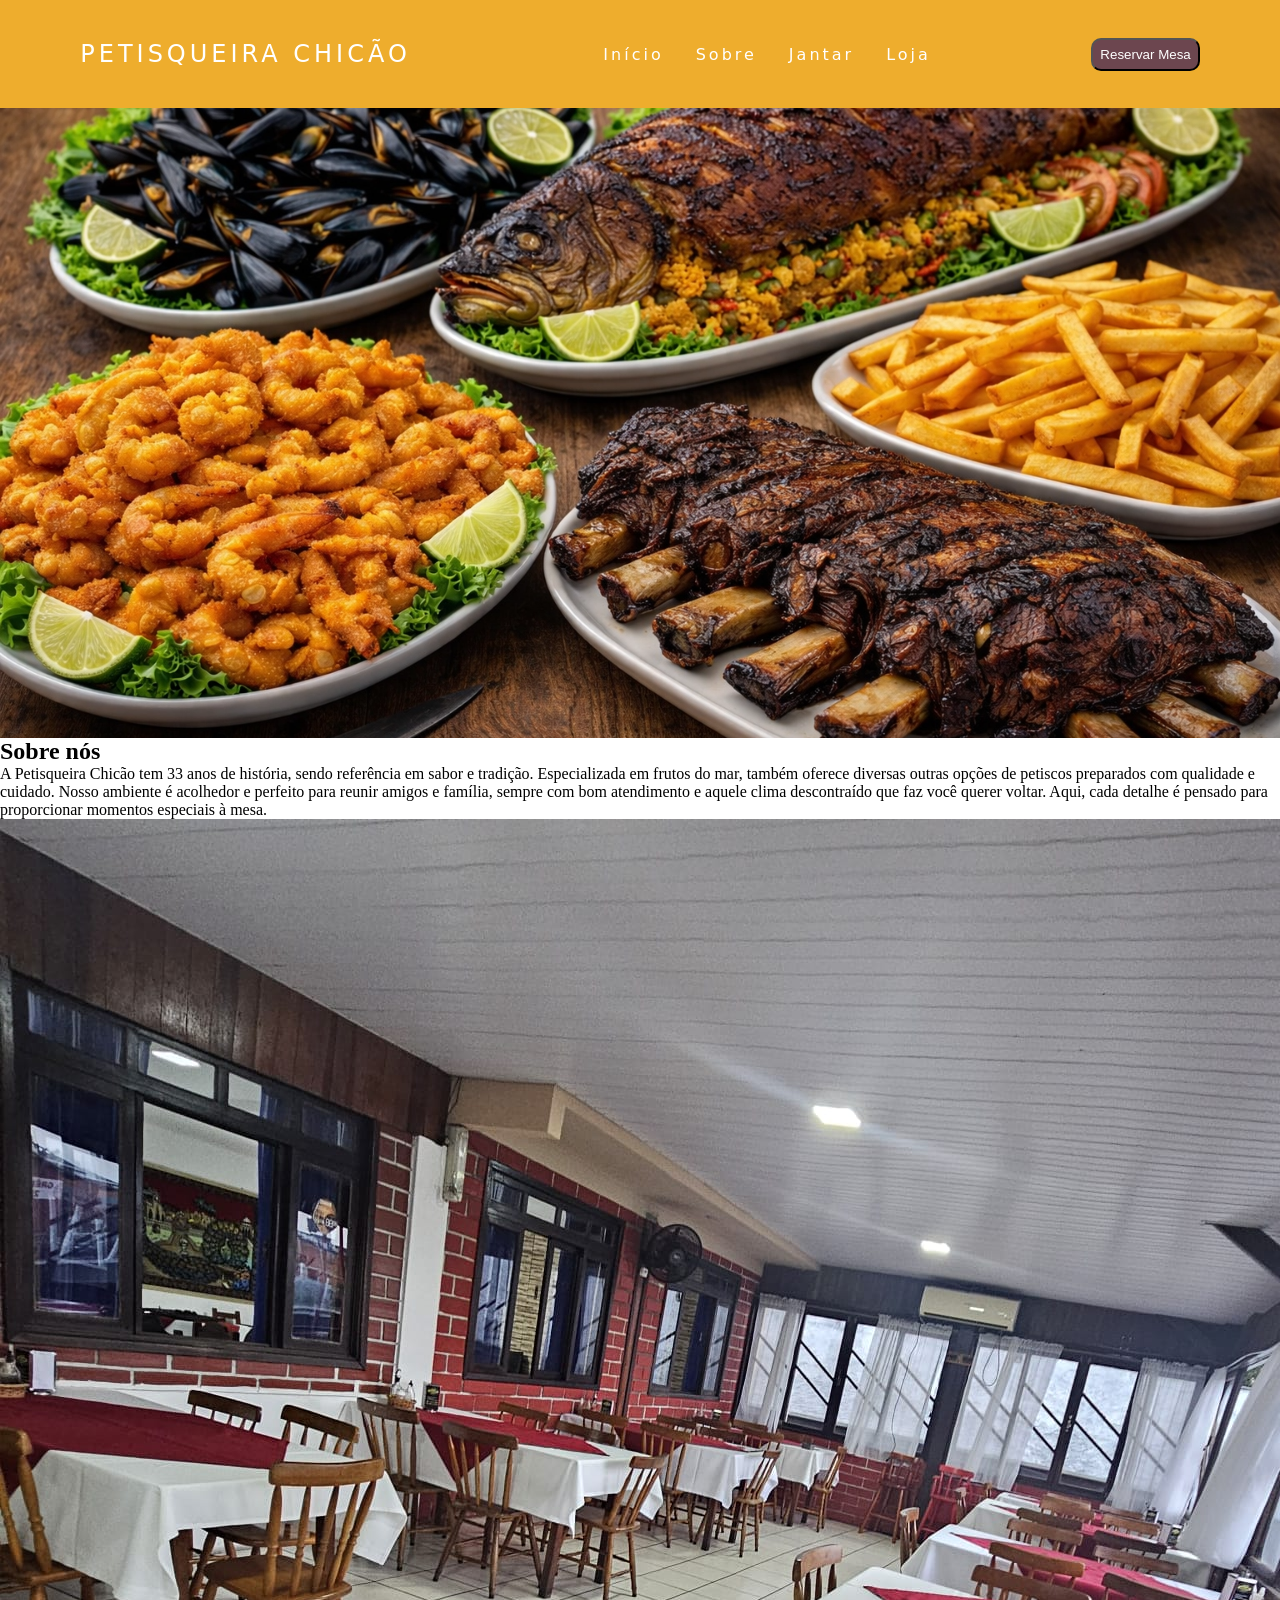
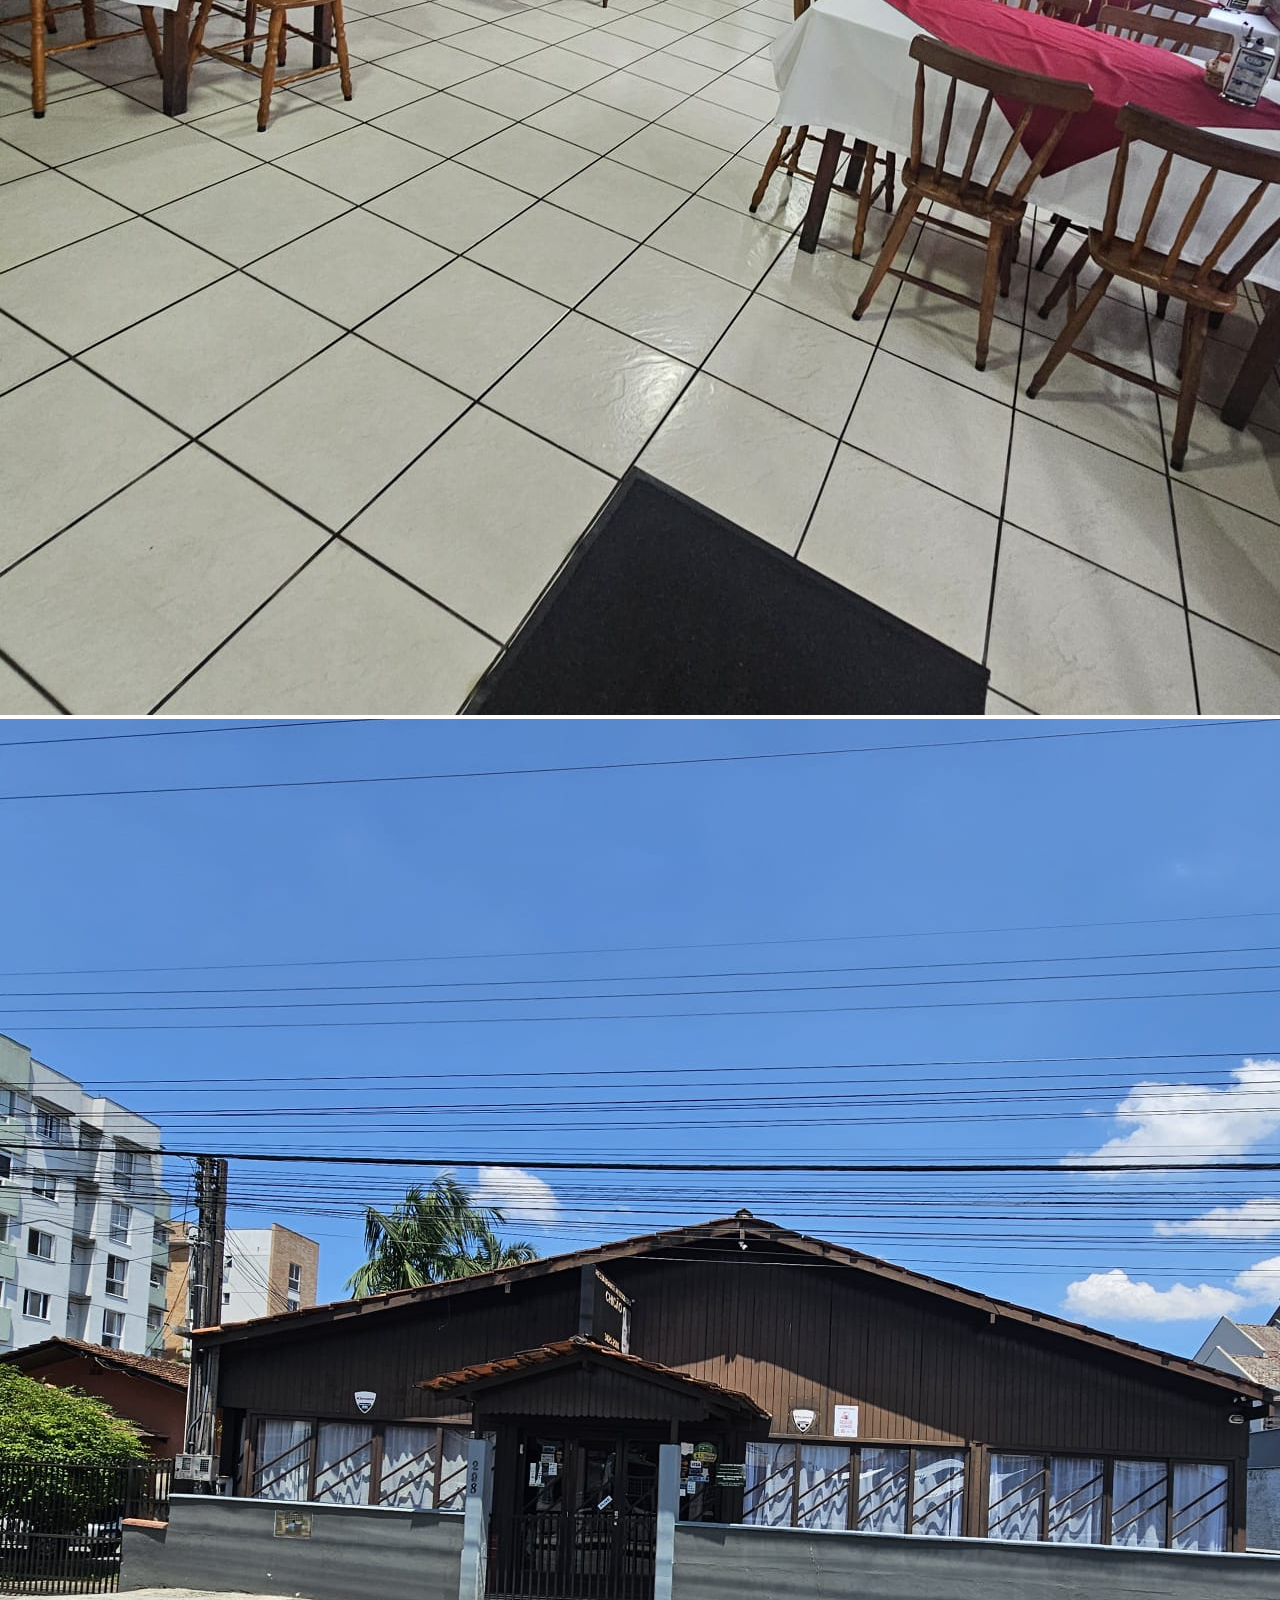
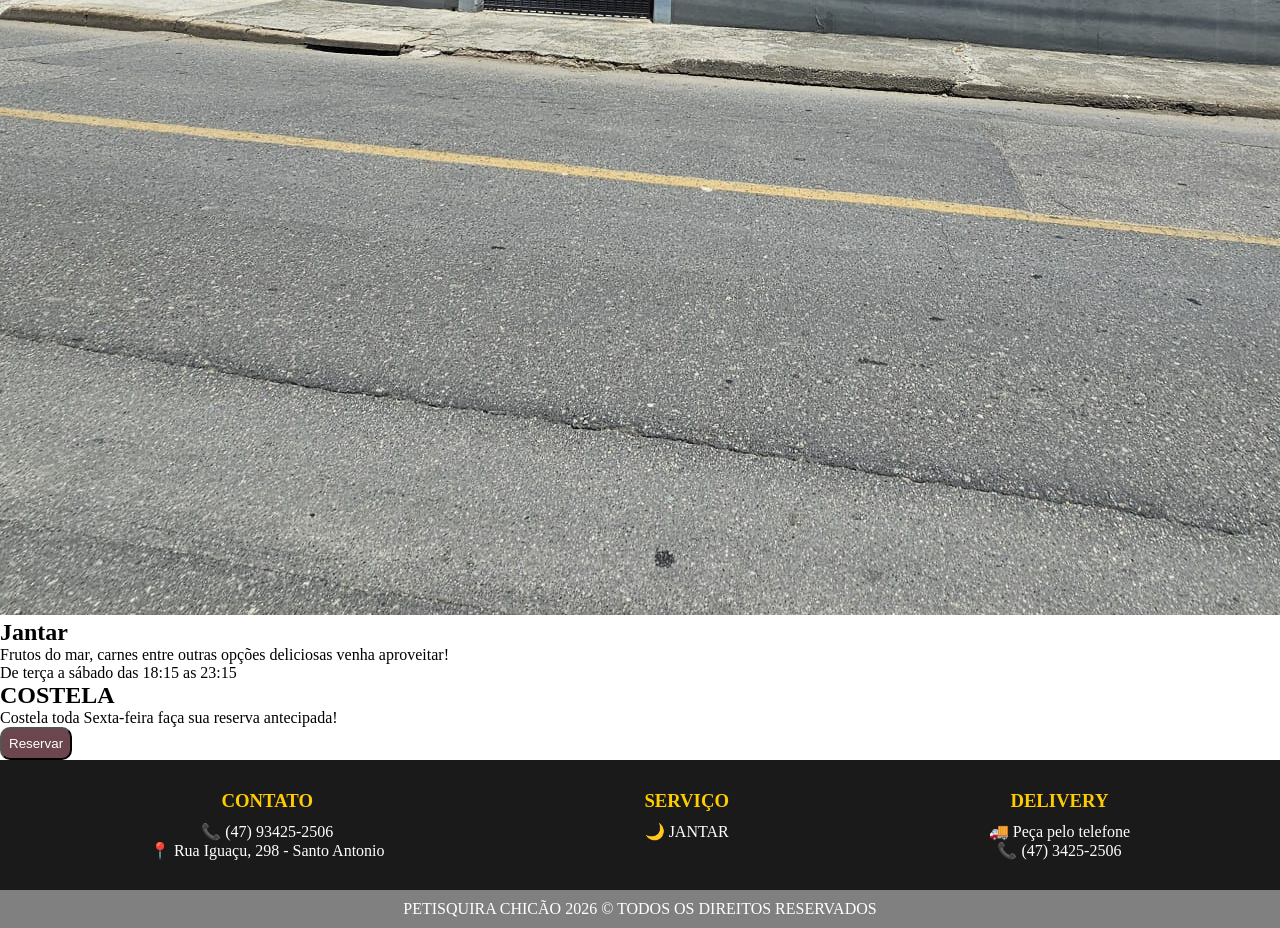
==== index.html @ ec8ae0ab "first commit" ====
<!DOCTYPE html>
<html lang="pt">
<head>
    <meta charset="UTF-8">
    <meta name="viewport" content="width=device-width, initial-scale=1.0">
    <link rel="stylesheet" href="css/style.css">
    <title>Petisqueira Chicão</title>
</head>
<body>
    <header>
        <nav>
            <a class="logo">Petisqueira Chicão</a>
            <ul class="nav-list">
                <li><a href="#inicio">Início</a></li>
                <li><a href="#sobre">Sobre</a></li>
                <li><a href="#jantar">Jantar</a></li>
                <li><a href="#loja">Loja</a></li>
            </ul>
            <button class="reserva"><a href="#reservar">Reservar Mesa</a></button>
        </nav>
    </header>
    <main></main>
    <section class="sobre">
        <div class="sobre-container">
            <h2>Sobre nós</h2>
                <p class="texto">A Petisqueira Chicão tem 33 anos de história, 
                sendo referência em sabor e tradição. Especializada em frutos do mar, 
                também oferece diversas outras opções de petiscos preparados com qualidade e cuidado.
                Nosso ambiente é acolhedor e perfeito para reunir amigos e família, 
                sempre com bom atendimento e aquele clima descontraído que faz você querer voltar. 
                Aqui, cada detalhe é pensado para proporcionar momentos especiais à mesa.</p>

        <div class="imagens">
            <img src="imgs/WhatsApp Image 2026-04-18 at 11.49.15.jpeg" alt="restaurante">
            <img src="imgs/WhatsApp Image 2026-04-18 at 11.49.47.jpeg" alt="restaurante">
        </div>
        </div>       
    </section>

    <section>
        <div class="jantar-container">
            <h2>Jantar</h2>
            <p>Frutos do mar, carnes entre outras opções deliciosas venha aproveitar!</p>
            <p>De terça a sábado das 18:15 as 23:15</p>
        </div>
    </section>

    <section>
        <h1>COSTELA</h1>
        <p>Costela toda Sexta-feira faça sua reserva antecipada!</p>
        <button class="reservacostela"><a href="#reservarcostela">Reservar</a></button>
    </section>
    

        <div style="background-color: #1a1a1a; color: white; padding: 30px 20px; display: flex; justify-content: space-around; flex-wrap: wrap; text-align: center;">
  
        <div>
            <h3 style="color: #ffcc00; margin-bottom: 10px;">CONTATO</h3>
            <p>📞 (47) 93425-2506</p>
            <p>📍 Rua Iguaçu, 298 - Santo Antonio</p>
        </div>

        <div>
            <h3 style="color: #ffcc00; margin-bottom: 10px;">SERVIÇO</h3>
            <p>🌙 JANTAR</p>
        </div>

        <div>
            <h3 style="color: #ffcc00; margin-bottom: 10px;">DELIVERY</h3>
            <p>🚚 Peça pelo telefone</p>
            <p>📞 (47) 3425-2506</p>
        </div>

        </div>
    </section>

 <footer>PETISQUIRA CHICÃO 2026 &copy; TODOS OS DIREITOS RESERVADOS</footer> 

</body>
</html>
---- css/style.css ----
*{
    margin: 0;
    padding: 0;
}

a{
    color: white;
    text-decoration: none;
    transition: 0.3s;
}

a:hover{

    opacity: 0.7;
}

.logo{
    font-size: 24px;
    text-transform: uppercase;
    letter-spacing: 4px;
}

nav{
    display: flex;
    justify-content: space-around;
    align-items: center;
    font-family: system-ui, -apple-system, Arial, Helvetica, sans-serif;
    background: #eead2d;
    height: 12vh;
}

main{
    background: url("banquete_frutos_do_mar_v4.png") no-repeat center center;
    background-size: cover;
    height: 70vh;
    
}
.nav-list{
    list-style: none;
    display: flex;
}

.nav-list li{
    letter-spacing: 3px;
    margin-left: 32px;
}

button{

    background-color: #6c464f;
    border-radius: 10px;
    padding: 7px;
    transition: 0.3s;
    color: white;
}

button:hover{
    opacity: 0.7s;
}

footer{

  background-color: gray;
  color: #ffffff;
  text-align: center;
  padding: 10px;
}
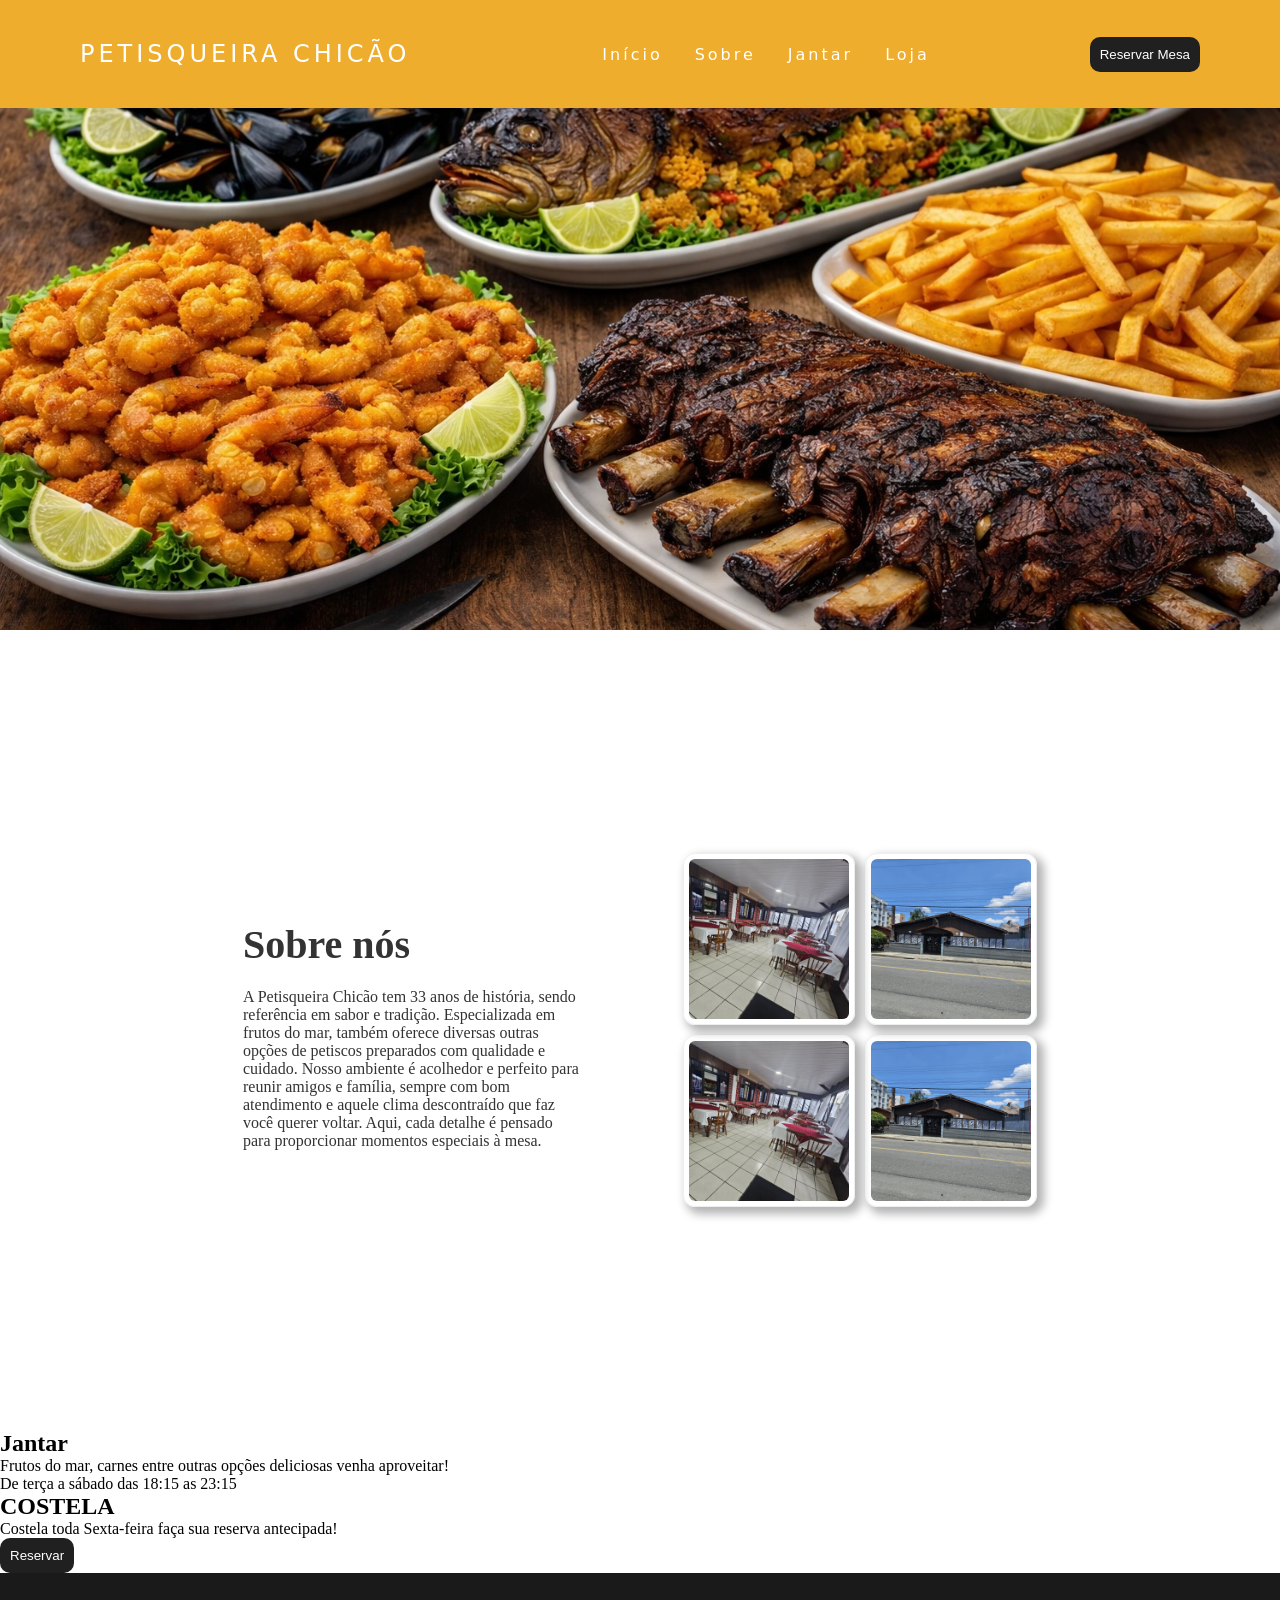
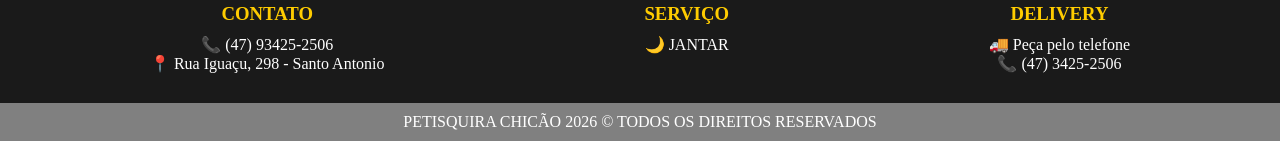
==== commit 8d0cfc4b: "ajustando projeto section" ====
--- a/index.html
+++ b/index.html
@@ -1,11 +1,13 @@
 <!DOCTYPE html>
 <html lang="pt">
+
 <head>
     <meta charset="UTF-8">
     <meta name="viewport" content="width=device-width, initial-scale=1.0">
     <link rel="stylesheet" href="css/style.css">
     <title>Petisqueira Chicão</title>
 </head>
+
 <body>
     <header>
         <nav>
@@ -23,18 +25,20 @@
     <section class="sobre">
         <div class="sobre-container">
             <h2>Sobre nós</h2>
-                <p class="texto">A Petisqueira Chicão tem 33 anos de história, 
-                sendo referência em sabor e tradição. Especializada em frutos do mar, 
+            <p class="texto">A Petisqueira Chicão tem 33 anos de história,
+                sendo referência em sabor e tradição. Especializada em frutos do mar,
                 também oferece diversas outras opções de petiscos preparados com qualidade e cuidado.
-                Nosso ambiente é acolhedor e perfeito para reunir amigos e família, 
-                sempre com bom atendimento e aquele clima descontraído que faz você querer voltar. 
+                Nosso ambiente é acolhedor e perfeito para reunir amigos e família,
+                sempre com bom atendimento e aquele clima descontraído que faz você querer voltar.
                 Aqui, cada detalhe é pensado para proporcionar momentos especiais à mesa.</p>
+        </div>
 
         <div class="imagens">
             <img src="imgs/WhatsApp Image 2026-04-18 at 11.49.15.jpeg" alt="restaurante">
             <img src="imgs/WhatsApp Image 2026-04-18 at 11.49.47.jpeg" alt="restaurante">
+            <img src="imgs/WhatsApp Image 2026-04-18 at 11.49.15.jpeg" alt="restaurante">
+            <img src="imgs/WhatsApp Image 2026-04-18 at 11.49.47.jpeg" alt="restaurante">
         </div>
-        </div>       
     </section>
 
     <section>
@@ -50,10 +54,11 @@
         <p>Costela toda Sexta-feira faça sua reserva antecipada!</p>
         <button class="reservacostela"><a href="#reservarcostela">Reservar</a></button>
     </section>
-    
 
-        <div style="background-color: #1a1a1a; color: white; padding: 30px 20px; display: flex; justify-content: space-around; flex-wrap: wrap; text-align: center;">
-  
+
+    <div
+        style="background-color: #1a1a1a; color: white; padding: 30px 20px; display: flex; justify-content: space-around; flex-wrap: wrap; text-align: center;">
+
         <div>
             <h3 style="color: #ffcc00; margin-bottom: 10px;">CONTATO</h3>
             <p>📞 (47) 93425-2506</p>
@@ -71,10 +76,11 @@
             <p>📞 (47) 3425-2506</p>
         </div>
 
-        </div>
+    </div>
     </section>
 
- <footer>PETISQUIRA CHICÃO 2026 &copy; TODOS OS DIREITOS RESERVADOS</footer> 
+    <footer>PETISQUIRA CHICÃO 2026 &copy; TODOS OS DIREITOS RESERVADOS</footer>
 
 </body>
+
 </html>
--- a/css/style.css
+++ b/css/style.css
@@ -1,6 +1,7 @@
 *{
     margin: 0;
     padding: 0;
+    list-style: none;
 }
 
 a{
@@ -27,13 +28,14 @@
     font-family: system-ui, -apple-system, Arial, Helvetica, sans-serif;
     background: #eead2d;
     height: 12vh;
+    width: 100%;
+    position: fixed;
 }
 
 main{
     background: url("banquete_frutos_do_mar_v4.png") no-repeat center center;
     background-size: cover;
     height: 70vh;
-    
 }
 .nav-list{
     list-style: none;
@@ -46,12 +48,14 @@
 }
 
 button{
-
-    background-color: #6c464f;
+    background-color: #202020;
     border-radius: 10px;
-    padding: 7px;
+    padding: 10px;
     transition: 0.3s;
     color: white;
+    transition:  ease-in-out 0.5s;
+    border: none;
+    box-shadow: none;
 }
 
 button:hover{
@@ -59,11 +63,49 @@
 }
 
 footer{
-
   background-color: gray;
   color: #ffffff;
   text-align: center;
   padding: 10px;
+}
+
+.sobre{
+    background-color: #FFFFFF;
+    display: flex;
+    align-items: center;
+    justify-content: center;
+    gap: 100px;
+    height: 800px;
+    color:  #333333;
+}
+.sobre-container
+{
+    padding-top: 12PX;
+    width: 340px;
+    height: 270px;
+}
+.sobre-container h2
+{
+    font-size: 40px;
+    padding-top: 20px;
+    padding-bottom: 20px;
+}
+.imagens{
+   display: grid;
+  grid-template-columns: repeat(2, 1fr); /* Cria 2 colunas iguais */
+  gap: 10px;
+   
+}
+.imagens img
+{
+    width: 100%;
+    height: auto;
+    padding: 5px;
+    width: 160px;
+    height: 160px;
+    border-radius: 12px;
+    border: solid 1px #eee;
+    box-shadow: 5px 5px 10px 2px rgba(0,0,0,0.3);
 }
 
 
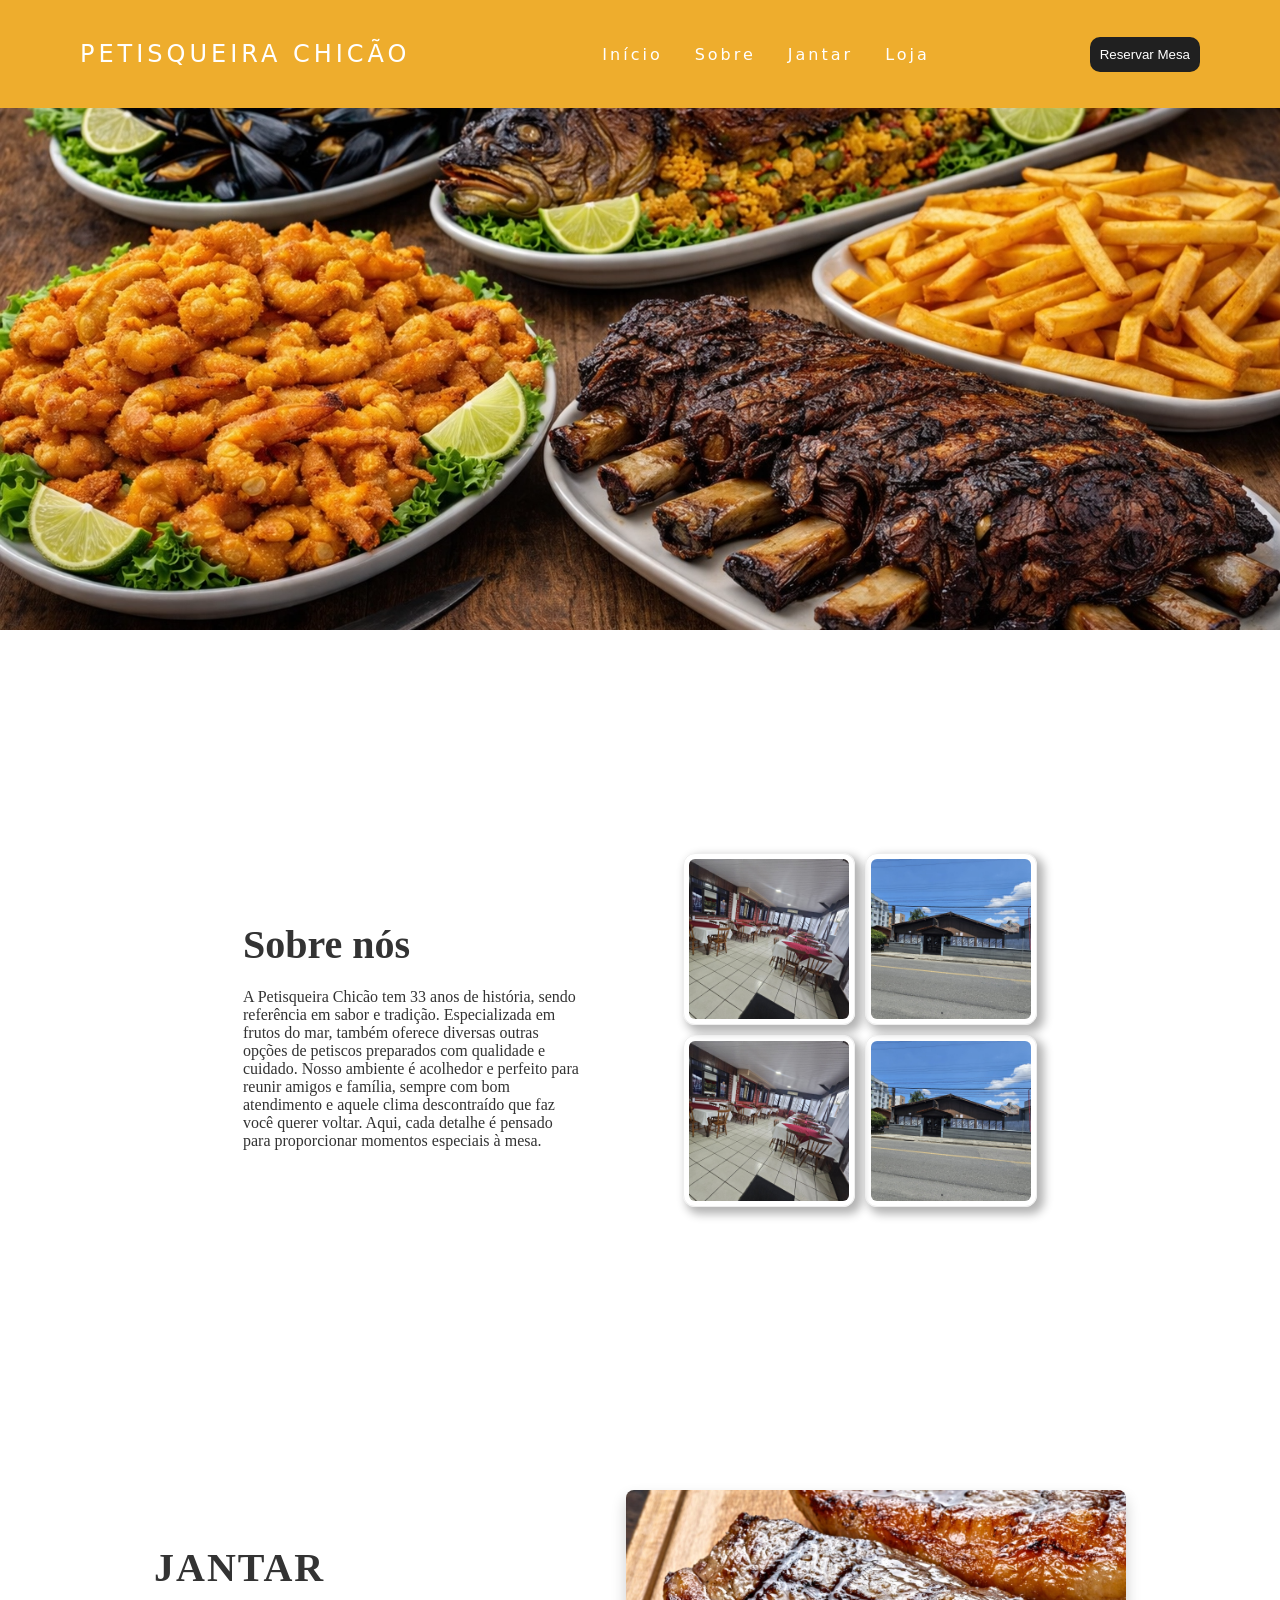
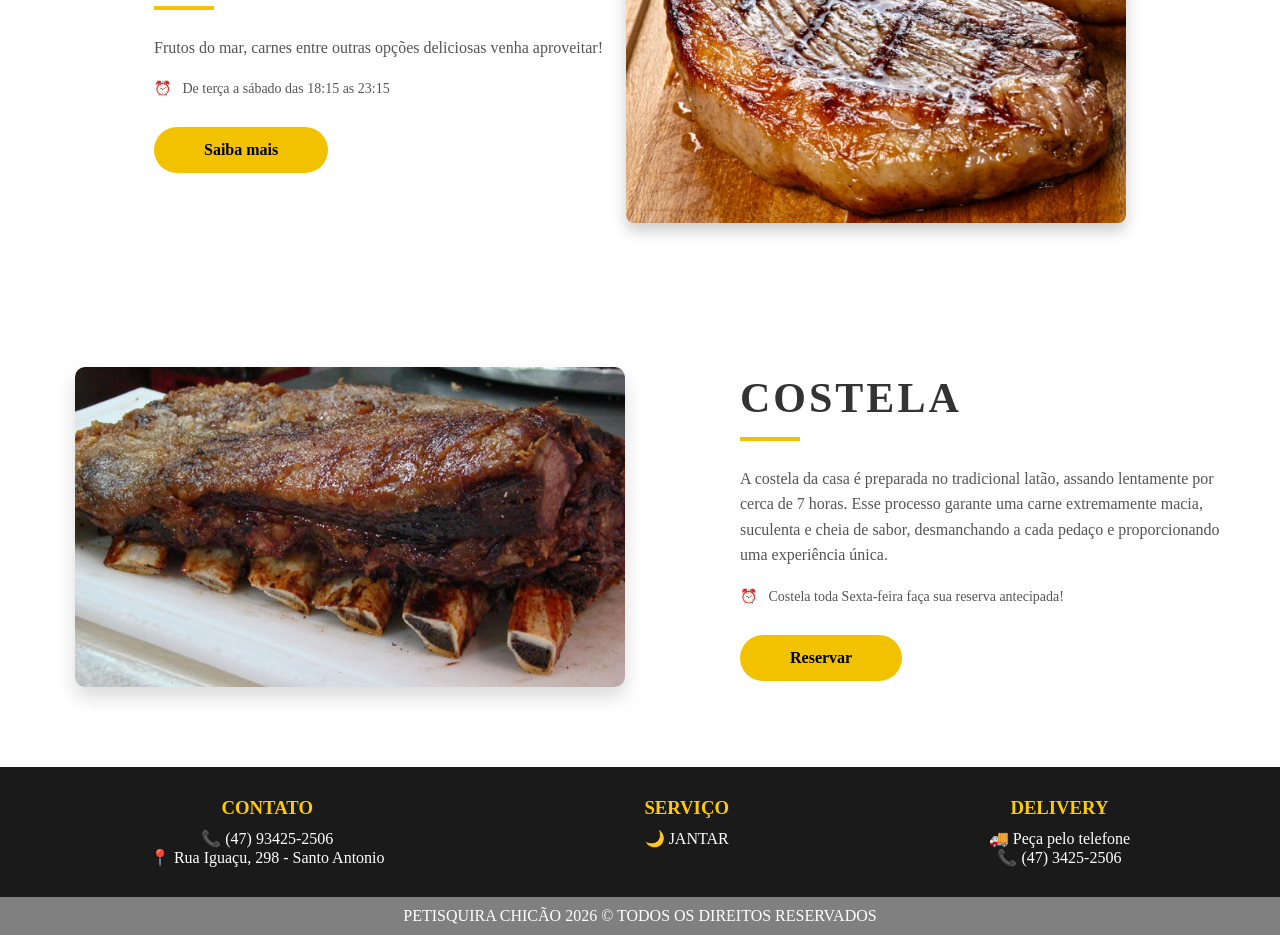
==== commit 273c0106: "estilizando as sections" ====
--- a/index.html
+++ b/index.html
@@ -41,20 +41,51 @@
         </div>
     </section>
 
-    <section>
-        <div class="jantar-container">
-            <h2>Jantar</h2>
-            <p>Frutos do mar, carnes entre outras opções deliciosas venha aproveitar!</p>
-            <p>De terça a sábado das 18:15 as 23:15</p>
-        </div>
+    <section class="jantar">
+        <div class="jantar-texto">
+            <h2>JANTAR</h2>
+                <div class="linha"></div>
+
+                    <p class="descricao">
+                   Frutos do mar, carnes entre outras opções deliciosas venha aproveitar!
+                    </p>
+
+                    <p class="horario">
+                    <span class="icone">⏰</span>
+                    De terça a sábado das 18:15 as 23:15
+                    </p>
+
+                <a href="#" class="btn">Saiba mais</a>
+            </div>
+
+             <div class="jantar-imagem">
+            <img src="imgs/picanha-assada.jpg" alt="Prato de jantar">
+            </div>
     </section>
+    
+       <section class="costela">
+            <div class="costela-imagem">
+               <img src="imgs/usuario-3405-.jpg" alt="costela assada">
+            </div>
 
-    <section>
-        <h1>COSTELA</h1>
-        <p>Costela toda Sexta-feira faça sua reserva antecipada!</p>
-        <button class="reservacostela"><a href="#reservarcostela">Reservar</a></button>
-    </section>
+            <div class="costela-texto">
+                <h2>COSTELA</h2>
+            <div class="linha"></div>
 
+            <p class="descricao">
+            A costela da casa é preparada no tradicional latão, assando lentamente por cerca de 7 horas. 
+            Esse processo garante uma carne extremamente macia, suculenta e cheia de sabor, 
+            desmanchando a cada pedaço e proporcionando uma experiência única.
+            </p>
+
+            <p class="horario">
+            <span class="icone">⏰</span>
+            Costela toda Sexta-feira faça sua reserva antecipada!
+            </p>
+
+            <a href="#" class="btn">Reservar</a>
+            </div>
+        </section>
 
     <div
         style="background-color: #1a1a1a; color: white; padding: 30px 20px; display: flex; justify-content: space-around; flex-wrap: wrap; text-align: center;">
--- a/css/style.css
+++ b/css/style.css
@@ -60,13 +60,6 @@
 
 button:hover{
     opacity: 0.7s;
-}
-
-footer{
-  background-color: gray;
-  color: #ffffff;
-  text-align: center;
-  padding: 10px;
 }
 
 .sobre{
@@ -108,10 +101,166 @@
     box-shadow: 5px 5px 10px 2px rgba(0,0,0,0.3);
 }
 
-
-
-
-
-
-
-
+.jantar-container{
+    background-color: #FFFFFF;
+    display: flex;
+    align-items: center;
+    justify-content: center;
+    gap: 100px;
+    height: 800px;
+    color:  #333333;
+}
+
+footer{
+  background-color: gray;
+  color: #ffffff;
+  text-align: center;
+  padding: 10px;
+}
+
+.jantar {
+    display: flex;
+    align-items: center;
+    justify-content: center;
+    padding: 60px 80px;
+    background-color:  #ffffff;
+    gap: 23px;
+}
+
+.jantar-texto {
+    max-width: 500px;
+}
+
+.jantar-texto h2 {
+    font-size: 40px;
+    letter-spacing: 2px;
+    color: #333;
+    justify-content: center;
+}
+
+.linha {
+    width: 60px;
+    height: 4px;
+    background: #f2c200;
+    margin: 15px 0 25px;
+}
+
+.descricao {
+    color: #555;
+    line-height: 1.6;
+    margin-bottom: 20px;
+}
+
+.horario {
+    font-size: 14px;
+    color: #555;
+    margin-bottom: 30px;
+}
+
+.icone {
+    color: #f2c200;
+    margin-right: 8px;
+}
+
+.btn {
+    display: inline-block;
+    background: #f2c200;
+    color: #000;
+    padding: 12px 40px;
+    border-radius: 30px;
+    text-decoration: none;
+    font-weight: bold;
+    transition: 0.3s;
+}
+
+.btn:hover {
+    background: #d9ad00;
+}
+
+.jantar-imagem img {
+    width: 500px;
+    border-radius: 8px;
+    box-shadow: 0 8px 15px rgba(0,0,0,0.2);
+}
+
+.costela {
+    display: flex;
+    align-items: center;
+    justify-content: center;
+    gap: 80px;
+    padding: 80px 40px;
+    background: #ffffff;
+    max-width: 1200px;
+    margin: 0 auto;
+}
+
+
+.costela-imagem {
+    flex: 1;
+    display: flex;
+    justify-content: center;
+}
+
+.costela-imagem img {
+    width: 100%;
+    max-width: 550px;
+    border-radius: 10px;
+    box-shadow: 0 10px 20px rgba(0,0,0,0.15);
+}
+
+
+.costela-texto {
+    flex: 1;
+    max-width: 500px;
+}
+
+.costela-texto h2 {
+    font-size: 42px;
+    letter-spacing: 3px;
+    color: #333;
+}
+
+.linha {
+    width: 60px;
+    height: 4px;
+    background: #f2c200;
+    margin: 15px 0 25px;
+}
+
+.descricao {
+    color: #555;
+    line-height: 1.6;
+    margin-bottom: 20px;
+}
+
+.horario {
+    font-size: 14px;
+    color: #555;
+    margin-bottom: 30px;
+}
+
+.icone {
+    color: #f2c200;
+    margin-right: 8px;
+}
+
+.btn {
+    display: inline-block;
+    background: #f2c200;
+    color: #000;
+    padding: 14px 50px;
+    border-radius: 40px;
+    text-decoration: none;
+    font-weight: bold;
+    transition: 0.3s;
+}
+
+.btn:hover {
+    background: #d9ad00;
+}
+
+
+
+
+
+
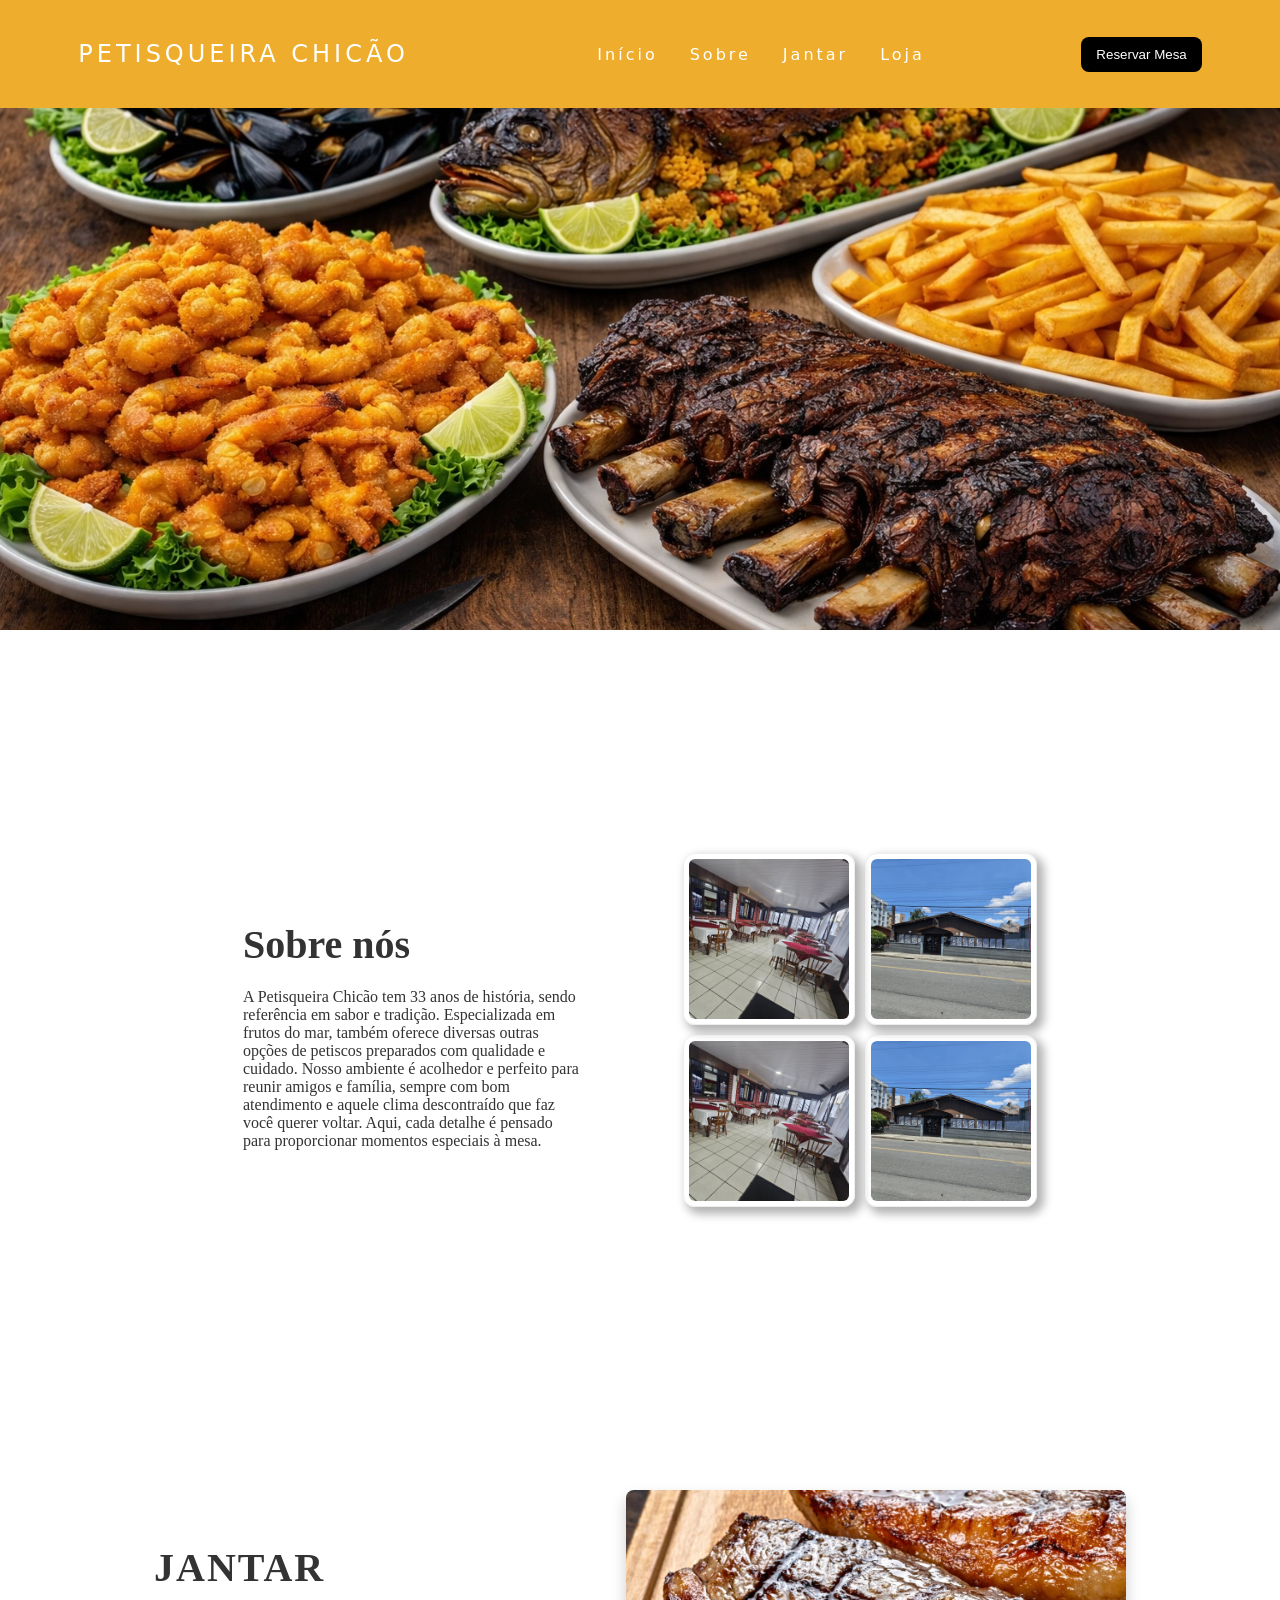
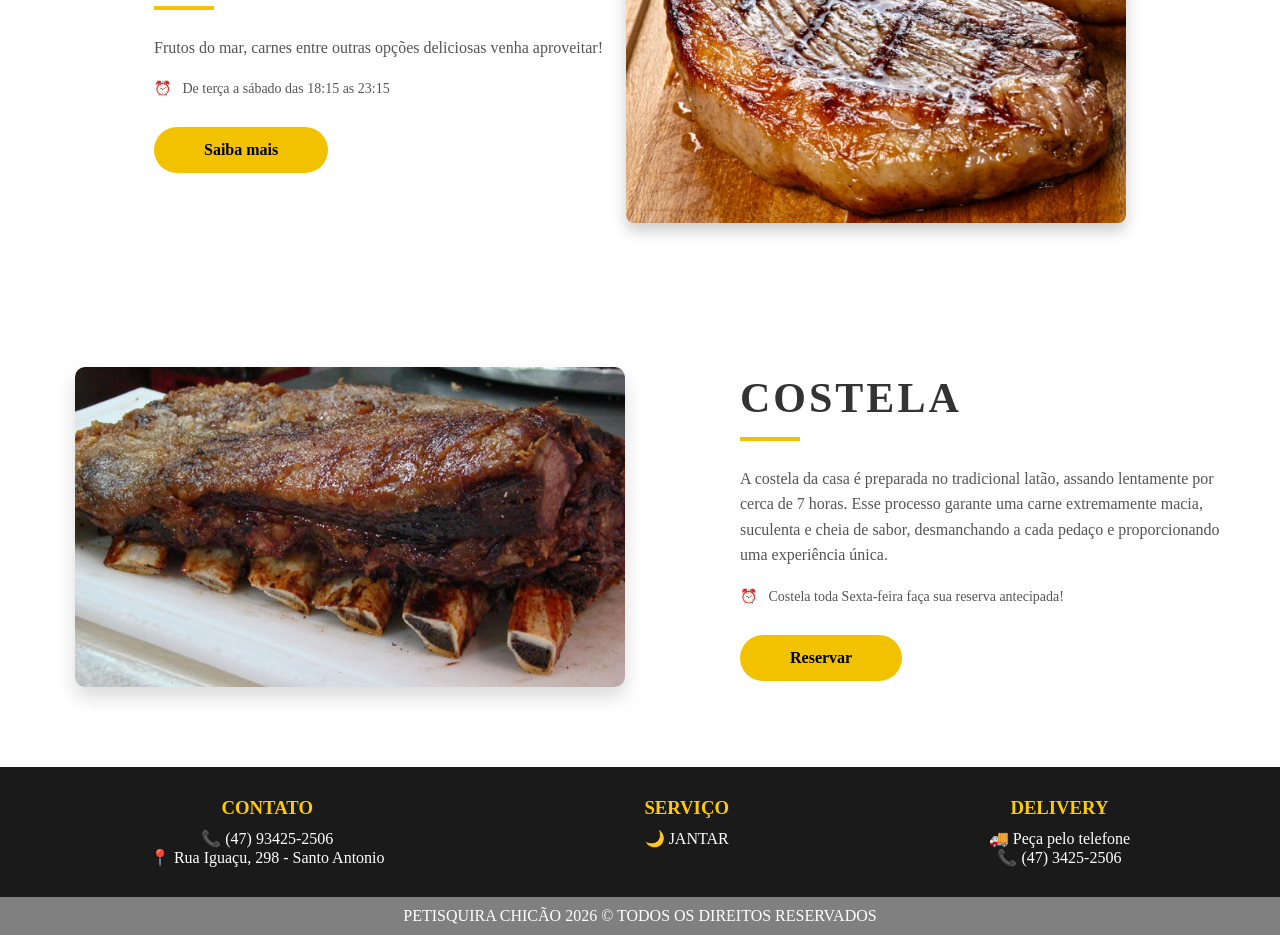
==== commit 90658196: "adicionando os links" ====
--- a/index.html
+++ b/index.html
@@ -13,12 +13,12 @@
         <nav>
             <a class="logo">Petisqueira Chicão</a>
             <ul class="nav-list">
-                <li><a href="#inicio">Início</a></li>
-                <li><a href="#sobre">Sobre</a></li>
-                <li><a href="#jantar">Jantar</a></li>
-                <li><a href="#loja">Loja</a></li>
+                <li><a href="index.html">Início</a></li>
+                <li><a href="sobre.html">Sobre</a></li>
+                <li><a href="jantar.html">Jantar</a></li>
+                <li><a href="loja.html">Loja</a></li>
             </ul>
-            <button class="reserva"><a href="#reservar">Reservar Mesa</a></button>
+            <button class="reserva"><a href="reserva.html">Reservar Mesa</a></button>
         </nav>
     </header>
     <main></main>
--- a/css/style.css
+++ b/css/style.css
@@ -3,6 +3,7 @@
     padding: 0;
     list-style: none;
 }
+
 
 a{
     color: white;
@@ -259,8 +260,55 @@
     background: #d9ad00;
 }
 
-
-
-
-
-
+/*RESERVAR*/
+
+
+    .reserva {
+            background: black;
+            color: white;
+            border: none;
+            padding: 10px 15px;
+            border-radius: 8px;
+        }
+
+        .reserva a {
+            color: white;
+            text-decoration: none;
+        }
+
+        /* SECTION RESERVA */
+        .mesa {
+            text-align: center;
+            padding: 40px 20px;
+        }
+
+        .mesa h2 {
+            font-size: 32px;
+            margin-bottom: 15px;
+        }
+
+        .mesa p {
+            max-width: 800px;
+            margin: 0 auto 30px auto;
+            color: #555;
+        }
+
+        /* FORM */
+        .faleconosco {
+            max-width: 400px;
+            margin: 0 auto;
+            padding: 20px;
+            background: #f5f5f5;
+            border-radius: 8px;
+        }
+
+        .faleconosco input {
+            width: 100%;
+            padding: 10px;
+            margin: 8px 0;
+        }
+
+
+
+
+
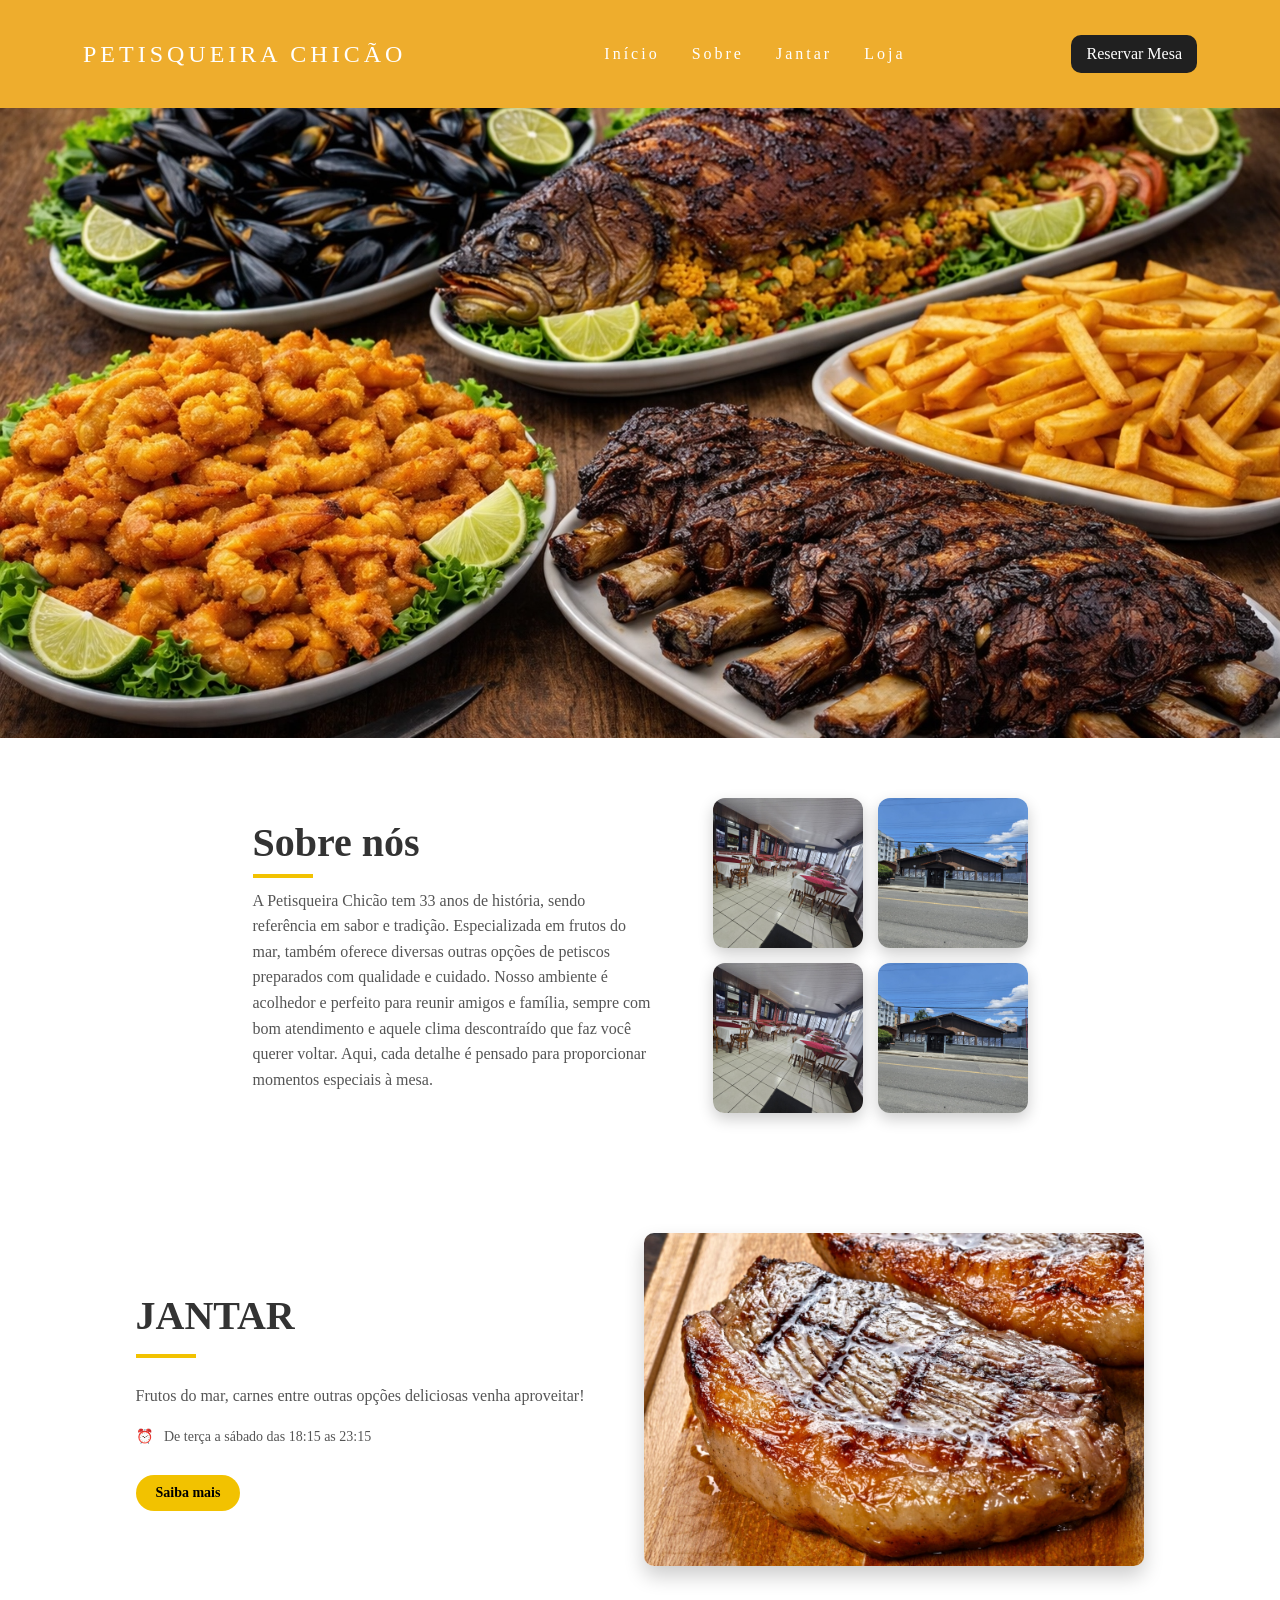
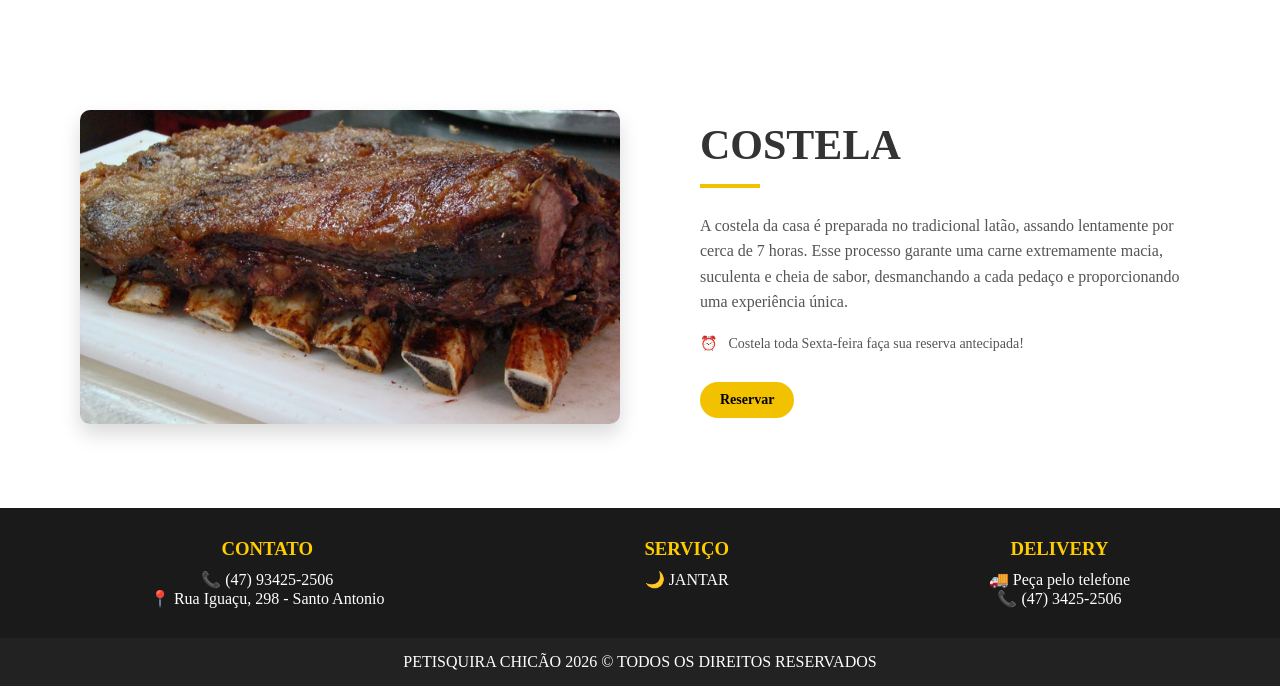
==== commit a33b2cf6: "fazendo os links e personalização de telas" ====
--- a/index.html
+++ b/index.html
@@ -18,7 +18,7 @@
                 <li><a href="jantar.html">Jantar</a></li>
                 <li><a href="loja.html">Loja</a></li>
             </ul>
-            <button class="reserva"><a href="reserva.html">Reservar Mesa</a></button>
+            <a class="reserva" href="reserva.html">Reservar Mesa</a>
         </nav>
     </header>
     <main></main>
@@ -55,7 +55,7 @@
                     De terça a sábado das 18:15 as 23:15
                     </p>
 
-                <a href="#" class="btn">Saiba mais</a>
+                <a href="jantar.html" class="btn">Saiba mais</a>
             </div>
 
              <div class="jantar-imagem">
@@ -66,6 +66,7 @@
        <section class="costela">
             <div class="costela-imagem">
                <img src="imgs/usuario-3405-.jpg" alt="costela assada">
+               
             </div>
 
             <div class="costela-texto">
@@ -83,7 +84,7 @@
             Costela toda Sexta-feira faça sua reserva antecipada!
             </p>
 
-            <a href="#" class="btn">Reservar</a>
+            <a href="reserva.html" class="btn">Reservar</a>
             </div>
         </section>
 
--- a/css/style.css
+++ b/css/style.css
@@ -2,8 +2,8 @@
     margin: 0;
     padding: 0;
     list-style: none;
-}
-
+    box-sizing: border-box;
+}
 
 a{
     color: white;
@@ -12,10 +12,10 @@
 }
 
 a:hover{
-
     opacity: 0.7;
 }
 
+/* NAVBAR */
 .logo{
     font-size: 24px;
     text-transform: uppercase;
@@ -26,289 +26,311 @@
     display: flex;
     justify-content: space-around;
     align-items: center;
-    font-family: system-ui, -apple-system, Arial, Helvetica, sans-serif;
     background: #eead2d;
     height: 12vh;
     width: 100%;
-    position: fixed;
-}
+
+    position: sticky;
+    top: 0;          
+    z-index: 1000;  
+}
+
+
+.nav-list{
+    display: flex;
+}
+
+.nav-list li{
+    letter-spacing: 3px;
+    margin-left: 32px;
+}
+
+.reserva{
+    background-color: #202020;
+    border-radius: 10px;
+    padding: 10px 15px;
+    color: white;
+    border: none;
+    cursor: pointer;
+    transition: 0.3s;
+}
+
+.reserva:hover{
+    opacity: 0.7;
+}
+
 
 main{
     background: url("banquete_frutos_do_mar_v4.png") no-repeat center center;
     background-size: cover;
     height: 70vh;
 }
-.nav-list{
-    list-style: none;
-    display: flex;
-}
-
-.nav-list li{
-    letter-spacing: 3px;
-    margin-left: 32px;
-}
-
-button{
-    background-color: #202020;
-    border-radius: 10px;
-    padding: 10px;
-    transition: 0.3s;
-    color: white;
-    transition:  ease-in-out 0.5s;
-    border: none;
-    box-shadow: none;
-}
-
-button:hover{
-    opacity: 0.7s;
-}
+
 
 .sobre{
-    background-color: #FFFFFF;
+    background-color: #fff;
     display: flex;
     align-items: center;
     justify-content: center;
-    gap: 100px;
-    height: 800px;
-    color:  #333333;
-}
-.sobre-container
-{
-    padding-top: 12PX;
-    width: 340px;
-    height: 270px;
-}
-.sobre-container h2
-{
+    gap: 60px;
+    padding: 60px 20px;
+    color: #333;
+}
+
+.sobre-container{
+    max-width: 400px;
+}
+
+.sobre-container h2{
     font-size: 40px;
-    padding-top: 20px;
-    padding-bottom: 20px;
-}
+    margin-bottom: 10px;
+}
+
+.sobre-container h2::after{
+    content: "";
+    display: block;
+    width: 60px;
+    height: 4px;
+    background: #f2c200;
+    margin-top: 8px;
+}
+
+.sobre-container p{
+    line-height: 1.6;
+    color: #555;
+}
+
 .imagens{
-   display: grid;
-  grid-template-columns: repeat(2, 1fr); /* Cria 2 colunas iguais */
-  gap: 10px;
-   
-}
-.imagens img
-{
-    width: 100%;
-    height: auto;
-    padding: 5px;
-    width: 160px;
-    height: 160px;
+    display: grid;
+    grid-template-columns: repeat(2, 150px);
+    gap: 15px;
+}
+
+.imagens img{
+    width: 100%;
+    height: 150px;
+    object-fit: cover;
     border-radius: 12px;
-    border: solid 1px #eee;
-    box-shadow: 5px 5px 10px 2px rgba(0,0,0,0.3);
-}
-
-.jantar-container{
-    background-color: #FFFFFF;
+    box-shadow: 0 6px 15px rgba(0,0,0,0.2);
+    transition: 0.3s;
+}
+
+.imagens img:hover{
+    transform: scale(1.05);
+}
+
+/* JANTAR */
+.jantar{
     display: flex;
     align-items: center;
     justify-content: center;
-    gap: 100px;
-    height: 800px;
-    color:  #333333;
-}
-
-footer{
-  background-color: gray;
-  color: #ffffff;
-  text-align: center;
-  padding: 10px;
-}
-
-.jantar {
-    display: flex;
-    align-items: center;
-    justify-content: center;
-    padding: 60px 80px;
-    background-color:  #ffffff;
-    gap: 23px;
-}
-
-.jantar-texto {
+    padding: 60px 40px;
+    gap: 60px;
+    background: #fff;
+}
+
+.jantar-texto{
     max-width: 500px;
 }
 
-.jantar-texto h2 {
+.jantar-texto h2{
     font-size: 40px;
-    letter-spacing: 2px;
     color: #333;
-    justify-content: center;
-}
-
-.linha {
+}
+
+.linha{
     width: 60px;
     height: 4px;
     background: #f2c200;
     margin: 15px 0 25px;
 }
 
-.descricao {
+.descricao{
     color: #555;
     line-height: 1.6;
     margin-bottom: 20px;
 }
 
-.horario {
+.horario{
     font-size: 14px;
     color: #555;
     margin-bottom: 30px;
 }
 
-.icone {
+.icone{
     color: #f2c200;
     margin-right: 8px;
 }
 
-.btn {
-    display: inline-block;
-    background: #f2c200;
-    color: #000;
-    padding: 12px 40px;
-    border-radius: 30px;
-    text-decoration: none;
-    font-weight: bold;
-    transition: 0.3s;
-}
-
-.btn:hover {
-    background: #d9ad00;
-}
-
-.jantar-imagem img {
-    width: 500px;
-    border-radius: 8px;
-    box-shadow: 0 8px 15px rgba(0,0,0,0.2);
-}
-
-.costela {
+.jantar-imagem img{
+    width: 100%;
+    max-width: 500px;
+    border-radius: 10px;
+    box-shadow: 0 10px 20px rgba(0,0,0,0.2);
+}
+
+/* COSTELA */
+.costela{
     display: flex;
     align-items: center;
     justify-content: center;
     gap: 80px;
     padding: 80px 40px;
-    background: #ffffff;
+    background: #fff;
     max-width: 1200px;
     margin: 0 auto;
 }
 
-
-.costela-imagem {
-    flex: 1;
-    display: flex;
-    justify-content: center;
-}
-
-.costela-imagem img {
+.costela-imagem img{
     width: 100%;
     max-width: 550px;
     border-radius: 10px;
     box-shadow: 0 10px 20px rgba(0,0,0,0.15);
 }
 
-
-.costela-texto {
-    flex: 1;
+.costela-texto{
     max-width: 500px;
 }
 
-.costela-texto h2 {
+.costela-texto h2{
     font-size: 42px;
-    letter-spacing: 3px;
     color: #333;
 }
 
-.linha {
+
+.btn{
+    display: inline-block;
+    background: #f2c200;
+    color: #000;
+    padding: 10px 20px;
+    border-radius: 25px;
+    font-weight: bold;
+    font-size: 14px;
+    transition: 0.3s;
+}
+
+.btn:hover{
+    background: #d9ad00;
+}
+
+.mesa{ 
+    text-align: center; 
+    padding: 40px 20px; 
+} 
+.mesa h2{ 
+    font-size: 32px; 
+    margin-bottom: 15px; 
+} 
+.mesa p{ 
+    max-width: 800px; 
+    margin: 0 auto 30px auto; 
+    color: #555; 
+} 
+ .res { 
+    width: 100%; 
+    padding: 12px; 
+    background: #000; 
+    color: #fff; 
+    border: none; 
+    border-radius: 6px; 
+    font-size: 16px; 
+    cursor: pointer; 
+} 
+    .res:hover { background: #333; }
+
+.container{
+    max-width: 400px;
+    margin: 50px auto;
+    background: #fff;
+    padding: 40px;
+    border-radius: 10px;
+    box-shadow: 0 4px 10px rgba(0,0,0,0.1);
+}
+
+input{
+    width: 100%;
+    padding: 10px;
+    margin: 8px 0 15px;
+    border-radius: 6px;
+    border: 1px solid #ccc;
+}
+
+/*JANTAR*/
+
+/* HERO JANTAR */
+.jan-img {
+    position: relative;
+    width: 100%;
+    height: 50vh;
+    overflow: hidden;
+}
+
+.jan-img img {
+    width: 100%;
+    height: 200%;
+    object-fit: cover;
+    
+}
+
+
+.preparacao {
+    background: #fff;
+    max-width: 1000px;
+    margin: 40px auto;
+    padding: 40px;
+    border-radius: 10px;
+    box-shadow: 0 6px 15px rgba(0,0,0,0.08);
+    text-align: center;
+}
+
+.titulos-jantar {
+    font-size: 32px;
+    color: #333;
+    margin-bottom: 10px;
+    position: relative;
+}
+
+.titulos-jantar::after {
+    display: block;
     width: 60px;
     height: 4px;
     background: #f2c200;
-    margin: 15px 0 25px;
-}
-
-.descricao {
+    margin: 10px auto 20px;
+    border-radius: 2px;
+}
+
+.texto-cost {
+    font-size: 16px;
     color: #555;
+    max-width: 700px;
+    margin: auto;
     line-height: 1.6;
-    margin-bottom: 20px;
-}
-
-.horario {
-    font-size: 14px;
-    color: #555;
-    margin-bottom: 30px;
-}
-
-.icone {
-    color: #f2c200;
-    margin-right: 8px;
-}
-
-.btn {
-    display: inline-block;
-    background: #f2c200;
-    color: #000;
-    padding: 14px 50px;
-    border-radius: 40px;
-    text-decoration: none;
-    font-weight: bold;
-    transition: 0.3s;
-}
-
-.btn:hover {
-    background: #d9ad00;
-}
-
-/*RESERVAR*/
-
-
-    .reserva {
-            background: black;
-            color: white;
-            border: none;
-            padding: 10px 15px;
-            border-radius: 8px;
-        }
-
-        .reserva a {
-            color: white;
-            text-decoration: none;
-        }
-
-        /* SECTION RESERVA */
-        .mesa {
-            text-align: center;
-            padding: 40px 20px;
-        }
-
-        .mesa h2 {
-            font-size: 32px;
-            margin-bottom: 15px;
-        }
-
-        .mesa p {
-            max-width: 800px;
-            margin: 0 auto 30px auto;
-            color: #555;
-        }
-
-        /* FORM */
-        .faleconosco {
-            max-width: 400px;
-            margin: 0 auto;
-            padding: 20px;
-            background: #f5f5f5;
-            border-radius: 8px;
-        }
-
-        .faleconosco input {
-            width: 100%;
-            padding: 10px;
-            margin: 8px 0;
-        }
-
-
-
-
-
+}
+
+
+/* FOOTER */
+footer{
+    background-color: #222;
+    color: #fff;
+    text-align: center;
+    padding: 15px;
+}
+
+/* RESPONSIVO */
+@media (max-width: 768px){
+
+    .sobre{
+        flex-direction: column;
+        text-align: center;
+    }
+
+    .jantar{
+        flex-direction: column;
+        text-align: center;
+    }
+
+    .costela{
+        flex-direction: column;
+        text-align: center;
+    }
+}
